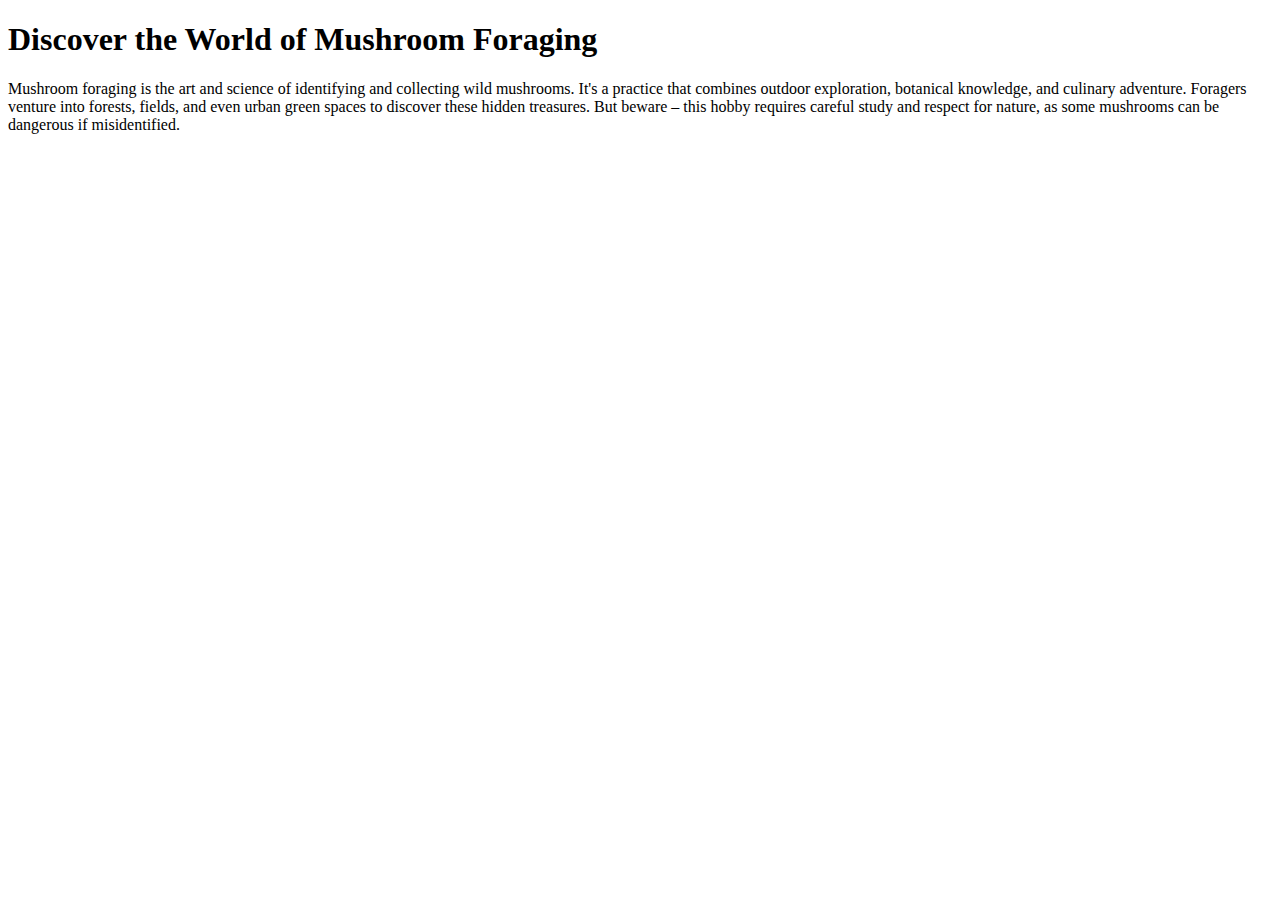
==== index.html @ 27048069 "Building pages with images and links." ====
<!DOCTYPE html>
<html lang="en">
<head>
    <link> 
    <meta charset="UTF-8">
    <meta name="viewport" content="width=device-width, initial-scale=1.0">
    <title>Document</title>
</head>
<body>
    <h1>Discover the World of Mushroom Foraging</h1>
    <p>
        Mushroom foraging is the art and science of identifying and collecting wild mushrooms. 
It's a practice that combines outdoor exploration, botanical knowledge, and culinary adventure. Foragers venture into forests, fields, and even urban green spaces to discover these hidden treasures. 
But beware – this hobby requires careful study and respect for nature, as some mushrooms can be dangerous if misidentified.
    </p>
    
</body>
</html>
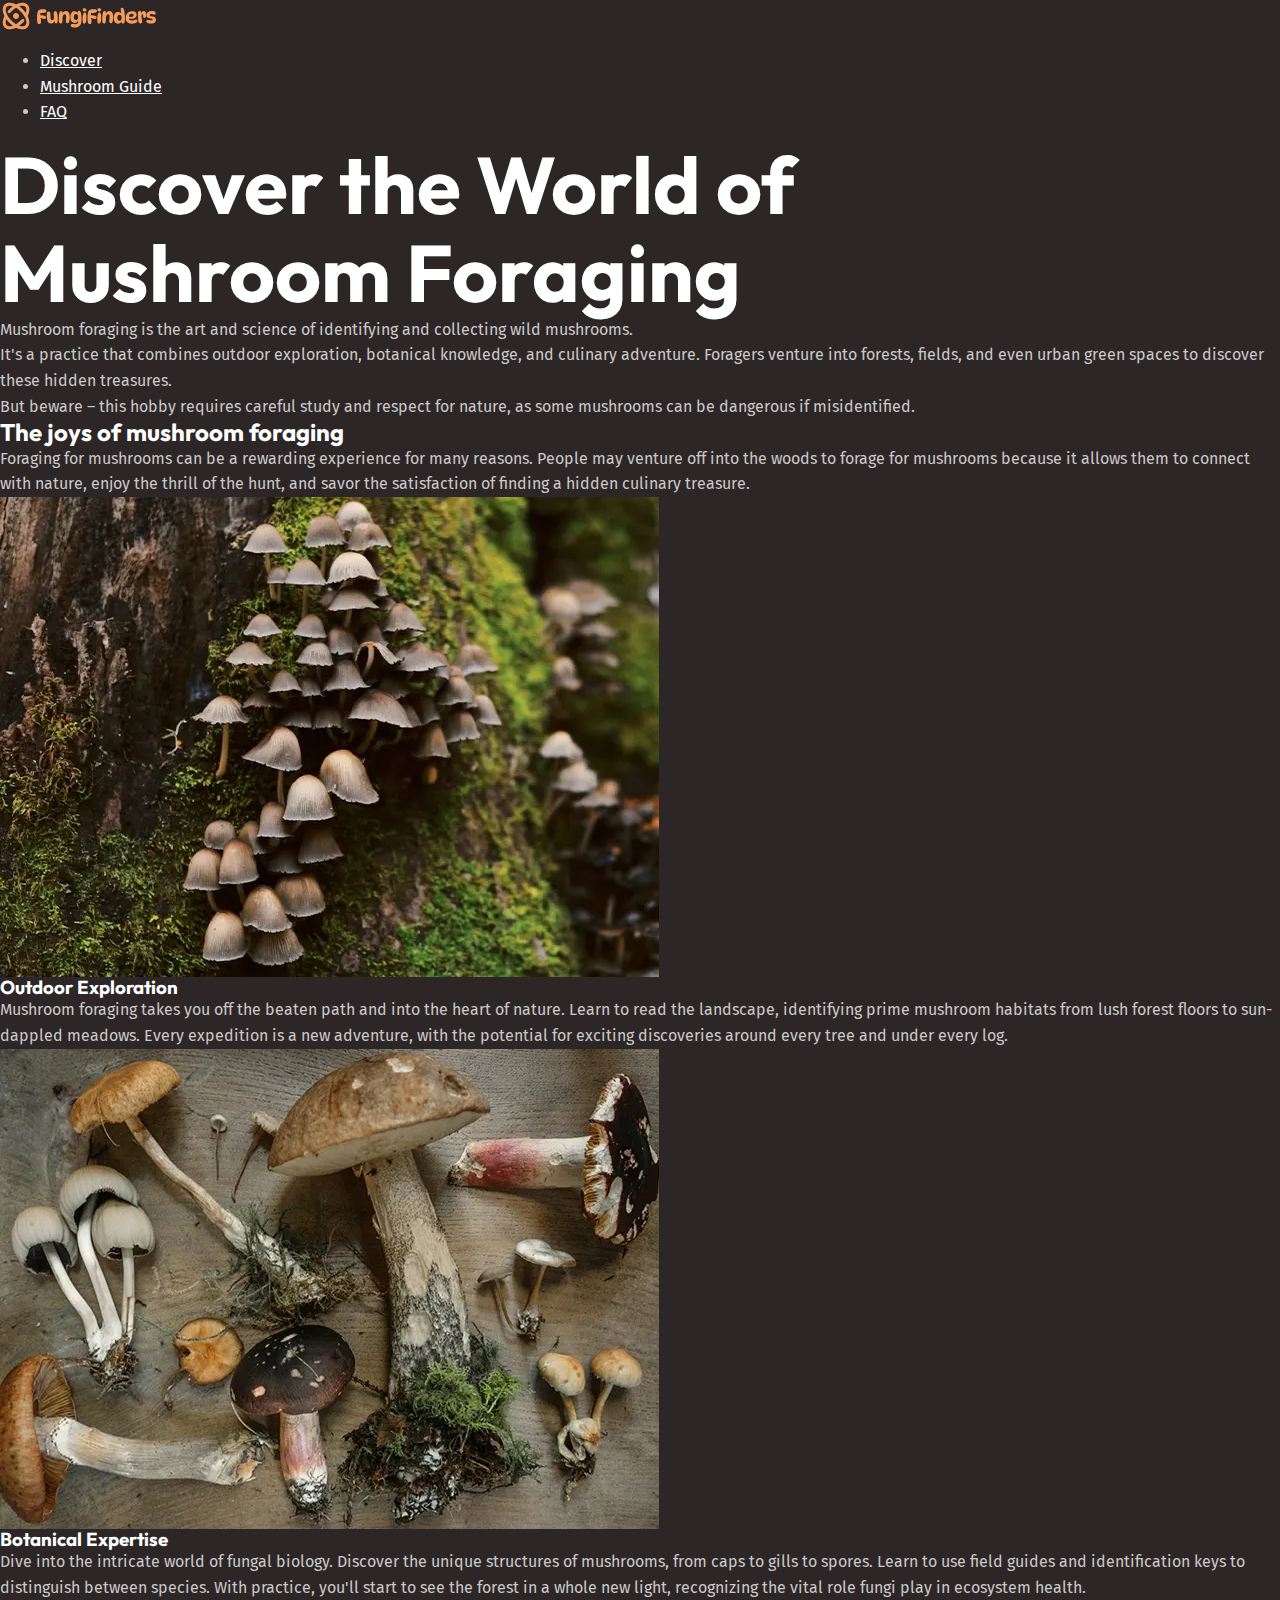
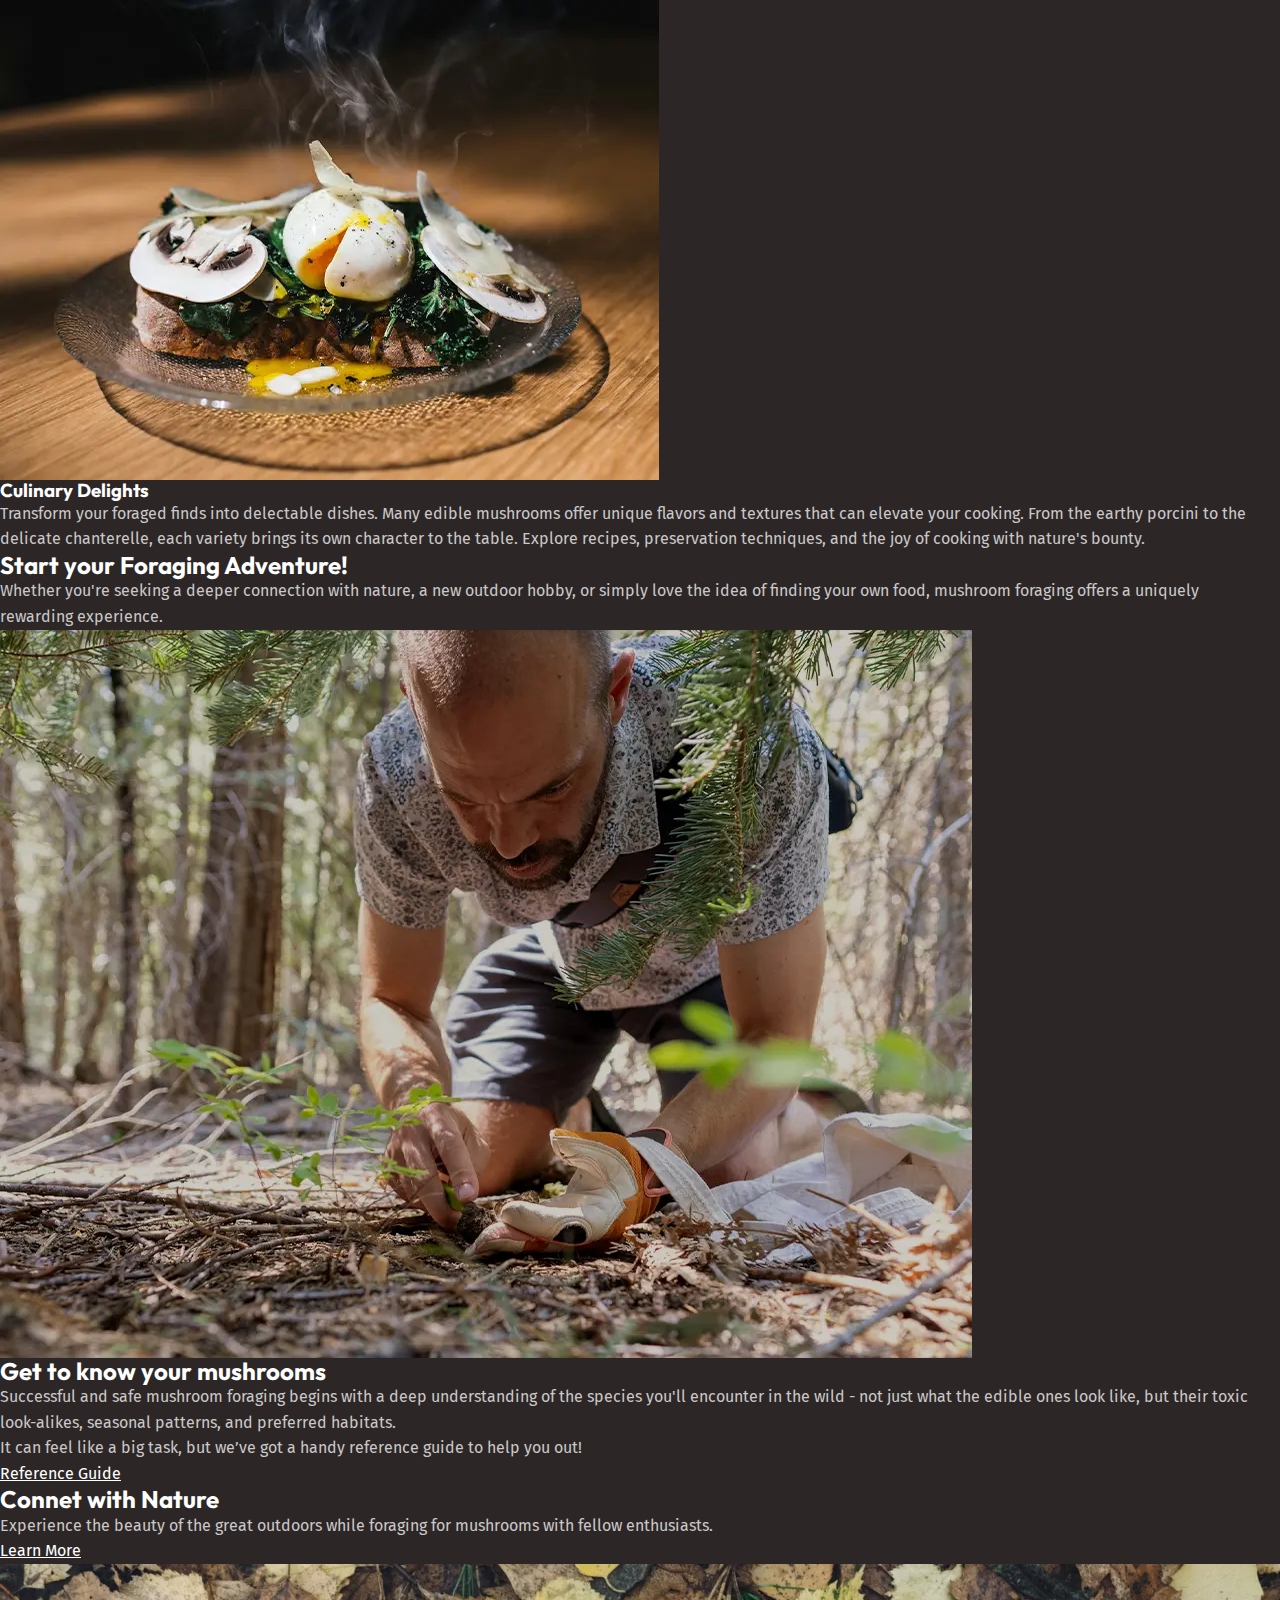
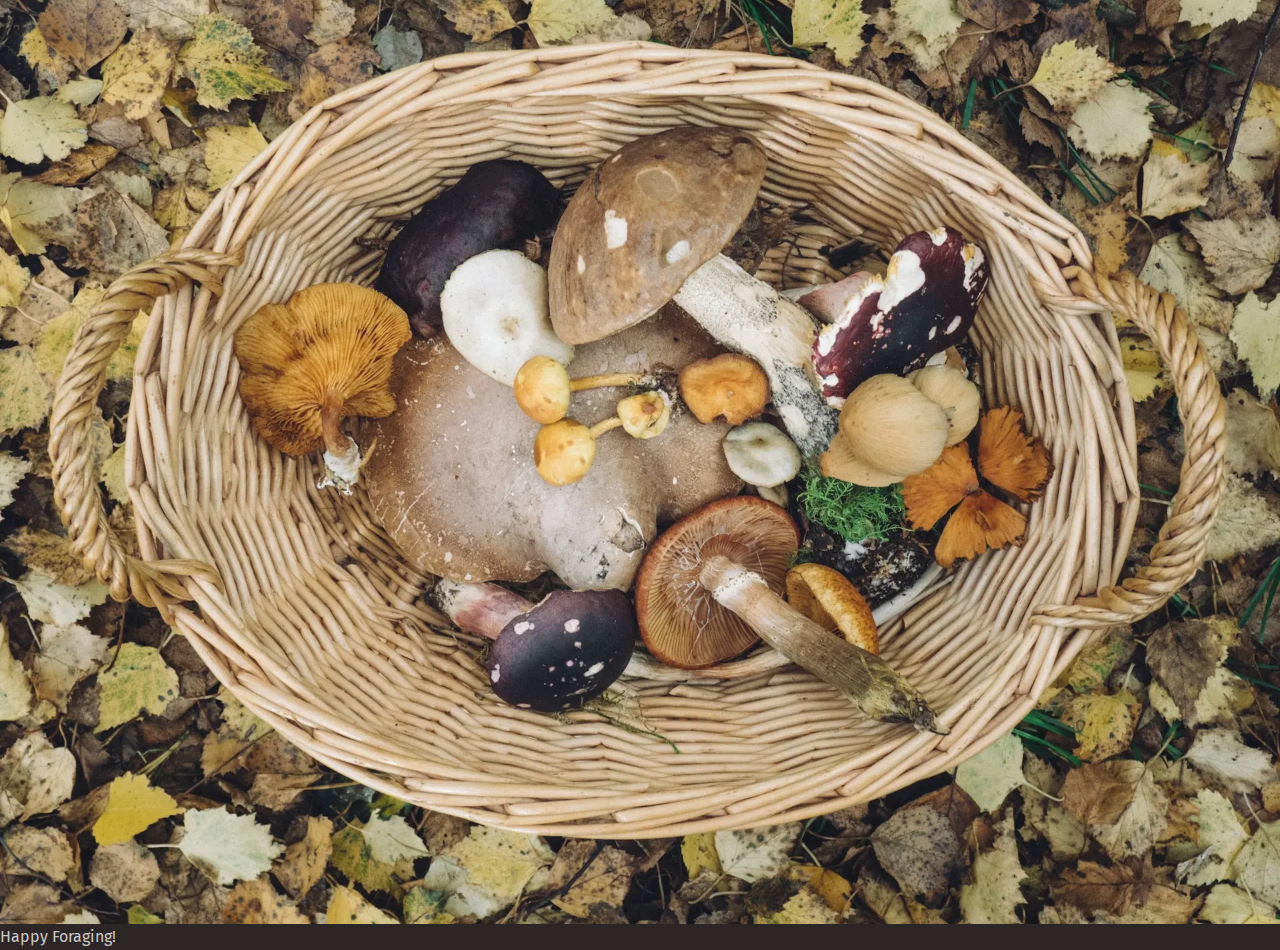
==== commit fa805c8f: "Added images and texts" ====
--- a/index.html
+++ b/index.html
@@ -1,18 +1,162 @@
 <!DOCTYPE html>
 <html lang="en">
-<head>
-    <link> 
-    <meta charset="UTF-8">
-    <meta name="viewport" content="width=device-width, initial-scale=1.0">
-    <title>Document</title>
-</head>
-<body>
-    <h1>Discover the World of Mushroom Foraging</h1>
-    <p>
-        Mushroom foraging is the art and science of identifying and collecting wild mushrooms. 
-It's a practice that combines outdoor exploration, botanical knowledge, and culinary adventure. Foragers venture into forests, fields, and even urban green spaces to discover these hidden treasures. 
-But beware – this hobby requires careful study and respect for nature, as some mushrooms can be dangerous if misidentified.
-    </p>
-    
-</body>
-</html>+  <head>
+    <link rel="stylesheet" type="text/css" href="styles.css" />
+    <meta charset="UTF-8" />
+    <meta name="viewport" content="width=device-width, initial-scale=1.0" />
+    <title>Fungi Finder</title>
+    <link rel="preconnect" href="https://fonts.googleapis.com" />
+    <link rel="preconnect" href="https://fonts.gstatic.com" crossorigin />
+    <link
+      href="https://fonts.googleapis.com/css2?family=Fira+Sans:wght@400;700&family=Outfit:wght@100..900&display=swap"
+      rel="stylesheet"
+    />
+  </head>
+
+  <body>
+    <header class="primary-header">
+      <img src="/assets/fungi-finders.svg" alt="Fungi Finders" />
+      <nav class="primart-nav">
+        <ul>
+          <li><a href="/">Discover</a></li>
+          <li><a href="#">Mushroom Guide</a></li>
+          <li><a href="#">FAQ</a></li>
+        </ul>
+      </nav>
+    </header>
+    <main>
+      <section class="hero">
+        <h1>Discover the World of Mushroom Foraging</h1>
+        <p>
+          Mushroom foraging is the art and science of identifying and collecting
+          wild mushrooms.
+        </p>
+        <p>
+          It's a practice that combines outdoor exploration, botanical
+          knowledge, and culinary adventure. Foragers venture into forests,
+          fields, and even urban green spaces to discover these hidden
+          treasures.
+        </p>
+        <p>
+          But beware – this hobby requires careful study and respect for nature,
+          as some mushrooms can be dangerous if misidentified.
+        </p>
+      </section>
+
+      <section>
+        <h2>The joys of mushroom foraging</h2>
+        <p>
+          Foraging for mushrooms can be a rewarding experience for many reasons.
+          People may venture off into the woods to forage for mushrooms because
+          it allows them to connect with nature, enjoy the thrill of the hunt,
+          and savor the satisfaction of finding a hidden culinary treasure.
+        </p>
+        <div>
+          <div class="card">
+            <img
+              src="/assets/outdoor-exploration.webp"
+              alt="outdoor-exploration"
+            />
+            <h3>Outdoor Exploration</h3>
+            <p>
+              Mushroom foraging takes you off the beaten path and into the heart
+              of nature. Learn to read the landscape, identifying prime mushroom
+              habitats from lush forest floors to sun-dappled meadows. Every
+              expedition is a new adventure, with the potential for exciting
+              discoveries around every tree and under every log.
+            </p>
+          </div>
+          <div class="card">
+            <img
+              src="/assets/botanical-expertise.webp"
+              alt="botanical-expertise"
+            />
+            <h3>Botanical Expertise</h3>
+            <p>
+              Dive into the intricate world of fungal biology. Discover the
+              unique structures of mushrooms, from caps to gills to spores.
+              Learn to use field guides and identification keys to distinguish
+              between species. With practice, you'll start to see the forest in
+              a whole new light, recognizing the vital role fungi play in
+              ecosystem health.
+            </p>
+          </div>
+          <div class="card">
+            <img src="/assets/culinary-delight.webp" alt="culinary-delight" />
+            <h3>Culinary Delights</h3>
+            <p>
+              Transform your foraged finds into delectable dishes. Many edible
+              mushrooms offer unique flavors and textures that can elevate your
+              cooking. From the earthy porcini to the delicate chanterelle, each
+              variety brings its own character to the table. Explore recipes,
+              preservation techniques, and the joy of cooking with nature's
+              bounty.
+            </p>
+          </div>
+          <div>
+            <h2>Start your <span>Foraging Adventure!</span></h2>
+            <p>
+              Whether you're seeking a deeper connection with nature, a new
+              outdoor hobby, or simply love the idea of finding your own food,
+              mushroom foraging offers a uniquely rewarding experience.
+            </p>
+          </div>
+        </div>
+      </section>
+
+      <section>
+        <div>
+          <img
+            src="/assets/get-to-know.webp"
+            alt="Person foraging in leaves for mushrooms"
+          />
+        </div>
+        <div>
+          <h2>Get to know your mushrooms</h2>
+          <p>
+            Successful and safe mushroom foraging begins with a deep
+            understanding of the species you'll encounter in the wild - not just
+            what the edible ones look like, but their toxic look-alikes,
+            seasonal patterns, and preferred habitats.
+          </p>
+
+          <p>
+            It can feel like a big task, but we’ve got a handy reference guide
+            to help you out!
+          </p>
+          <a class="button" href="#"
+            ><span class="visually-hidden"
+              >Learn more about wild mushrooms using our handy</span
+            >Reference Guide</a
+          >
+        </div>
+      </section>
+
+      <section>
+        <div>
+          <h2>Connet with Nature</h2>
+          <p>
+            Experience the beauty of the great outdoors while foraging for
+            mushrooms with fellow enthusiasts.
+          </p>
+          <a class="button" href="#"
+            >Learn More
+            <span class="visually-hidden"
+              >about connecting with fellow mushroom enthusiasts!</span
+            ></a
+          >
+        </div>
+        <div>
+          <img
+            src="/assets/start-foraging.webp"
+            alt="small mushrooms around a mossy tree trunk"
+          />
+        </div>
+      </section>
+    </main>
+    <footer class="site-footer">
+      <p>Happy Foraging!</p>
+      <a href="maintoLcontact@fungifinder.com"></a>
+    </footer>
+  </body>
+</html>
--- a/styles.css
+++ b/styles.css
@@ -0,0 +1,209 @@
+/* RESETTING CSS */
+@layer reset, base, layout, components;
+
+@layer reset {
+  *,
+  *::before,
+  *::after {
+    box-sizing: border-box;
+  }
+
+  /* THIS MAKES IT SO THE SITE DOESN'T GET GROSS WHEN ON PHONE LANDSCAPE */
+  /* https://kilianvalkhof.com/2022/css-html/your-css-reset-needs-text-size-adjust-probably/ */
+  html {
+    -moz-text-size-adjust: none;
+    -webkit-text-size-adjust: none;
+    text-size-adjust: none;
+  }
+
+  body,
+  h1,
+  h2,
+  h3,
+  h4,
+  p,
+  figure,
+  blockquote,
+  dl,
+  dd {
+    margin: 0;
+  }
+
+  /* https://www.scottohara.me/blog/2019/01/12/lists-and-safari.html */
+  [role="list"] {
+    list-style: none;
+    margin: 0;
+    padding: 0;
+  }
+
+  body {
+    min-block-size: 100vh;
+    line-height: 1.6;
+  }
+
+  h1,
+  h2,
+  h3,
+  button,
+  input,
+  label {
+    line-height: 1.1;
+  }
+
+  h1,
+  h2,
+  h3,
+  h4 {
+    text-wrap: balance;
+  }
+  /* 
+h1 {
+    font-size: 3rem;
+} */
+
+  p,
+  li {
+    text-wrap: pretty;
+  }
+
+  img,
+  picture {
+    max-inline-size: 100%;
+    display: block;
+  }
+
+  input,
+  button,
+  textarea,
+  select {
+    font: inherit;
+  }
+}
+/* END RESETTING CSS */
+
+@layer base {
+  :root {
+    --clr-white: hsl(0, 0%, 100%);
+    --clr-gray-100: hsl(0, 2%, 79%);
+    --clr-brand-400: hsl(25, 88%, 75%);
+    --clr-brand-500: hsl(25, 88%, 66%);
+    --clr-green-400: hsl(143, 19%, 49%);
+    --clr-green-500: hsl(143, 38%, 37%);
+    --clr-green-600: hsl(145, 29%, 19%);
+    --clr-brown-500: hsl(10, 5%, 25%);
+    --clr-brown-600: hsl(9, 7%, 21%);
+    --clr-brown-700: hsl(9, 8%, 16%);
+    --clr-brown-800: hsl(0, 6%, 15%);
+    --clr-brown-900: hsl(0, 6%, 13%);
+
+    --clr-orange-500: hsl(28, 43%, 28%);
+    --clr-red-500: hsl(359, 34%, 24%);
+    --clr-teal-500: hsl(186, 42%, 25%);
+
+    --ff-heading: "Outfit", sans-serif;
+    --ff-body: "Fira Sans", sans-serif;
+
+    --fs-300: 0.875rem;
+    --fs-400: 1rem;
+    --fs-500: 1.125rem;
+    --fs-600: 1.25rem;
+    --fs-700: 1.5rem;
+    --fs-800: 2rem;
+    --fs-900: 3.75rem;
+    --fs-1000: 3.75rem;
+
+    @media (width > 760px) {
+      --fs-300: 0.875rem;
+      --fs-400: 1rem;
+      --fs-500: 1.25rem;
+      --fs-600: 1.5rem;
+      --fs-700: 2rem;
+      --fs-800: 3rem;
+      --fs-900: 5rem;
+      --fs-1000: 7.5rem;
+    }
+  }
+  :root {
+    /* primitives here */
+    --text-main: var(--clr-gray-100);
+    --text-high-contrast: var(--clr-white);
+    --text-brand: var(--clr-brand-500);
+    --text-brand-light: var(--clr-brand-400);
+
+    --background-accent-light: var(--clr-green-400);
+    --background-accent-main: var(--clr-green-500);
+    --background-accent-dark: var(--clr-green-600);
+
+    --background-extra-light: var(--clr-brown-500);
+    --background-light: var(--clr-brown-600);
+    --background-main: var(--clr-brown-700);
+    --background-dark: var(--clr-brown-800);
+    --background-extra-dark: var(--clr-brown-900);
+  }
+
+  :root {
+    --font-size-heading-sm: var(--fs-700);
+    --font-size-heading-regular: var(--fs-800);
+    --font-size-heading-lg: var(--fs-900);
+    --font-size-heading-xl: var(--fs-1000);
+
+    --font-size-sm: var(--fs-300);
+    --font-size-regular: var(--fs-400);
+    --font-size-md: var(--fs-500);
+    --font-size-lg: var(--fs-600);
+  }
+  :root {
+    --border-radius-1: 0.25rem;
+    --border-radius-2: 0.5rem;
+    --border-radius-3: 0.75rem;
+  }
+
+  html {
+    font-family: var(--ff-body);
+    line-height: 1.6;
+  }
+
+  body {
+    font-size: var(--font-size-regular);
+    color: var(--text-main);
+    background-color: var(--background-main);
+  }
+
+  h1,
+  h2,
+  h3,
+  h4 {
+    font-family: var(--ff-heading);
+    color: var(--text-high-contrast);
+  }
+  h1 {
+    font-size: var(--font-size-heading-lg);
+  }
+
+  a {
+    color: var(--text-high-contrast);
+  }
+
+  a:hover,
+  a:focus-visible {
+    color: rgb(41, 163, 59);
+  }
+}
+
+@layer utilities {
+  .visually-hidden {
+    clip: rect(0 0 0 0);
+    clip-path: inset(50%);
+    height: 1px;
+    overflow: hidden;
+    position: absolute;
+    white-space: nowrap;
+    width: 1px;
+  }
+}
+
+/* @layer base {
+  ul {
+    color: green;
+  }
+} */
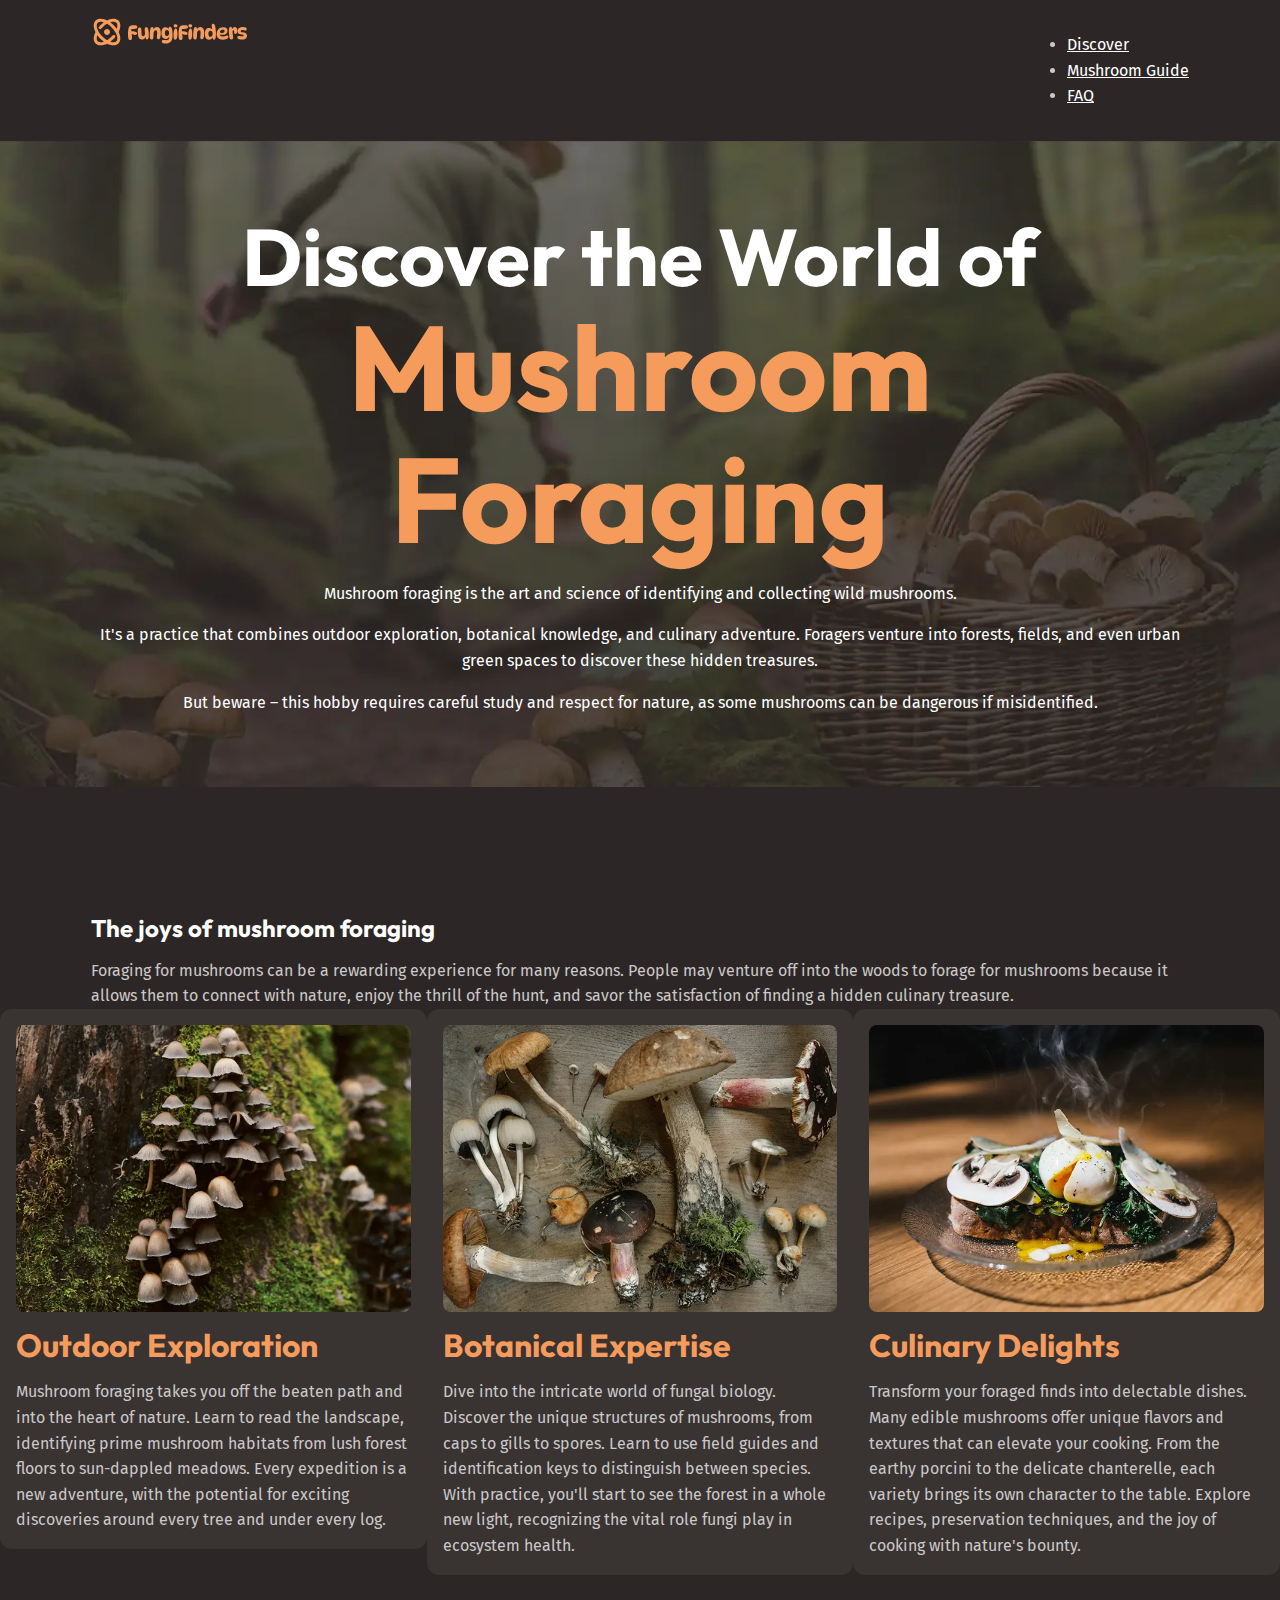
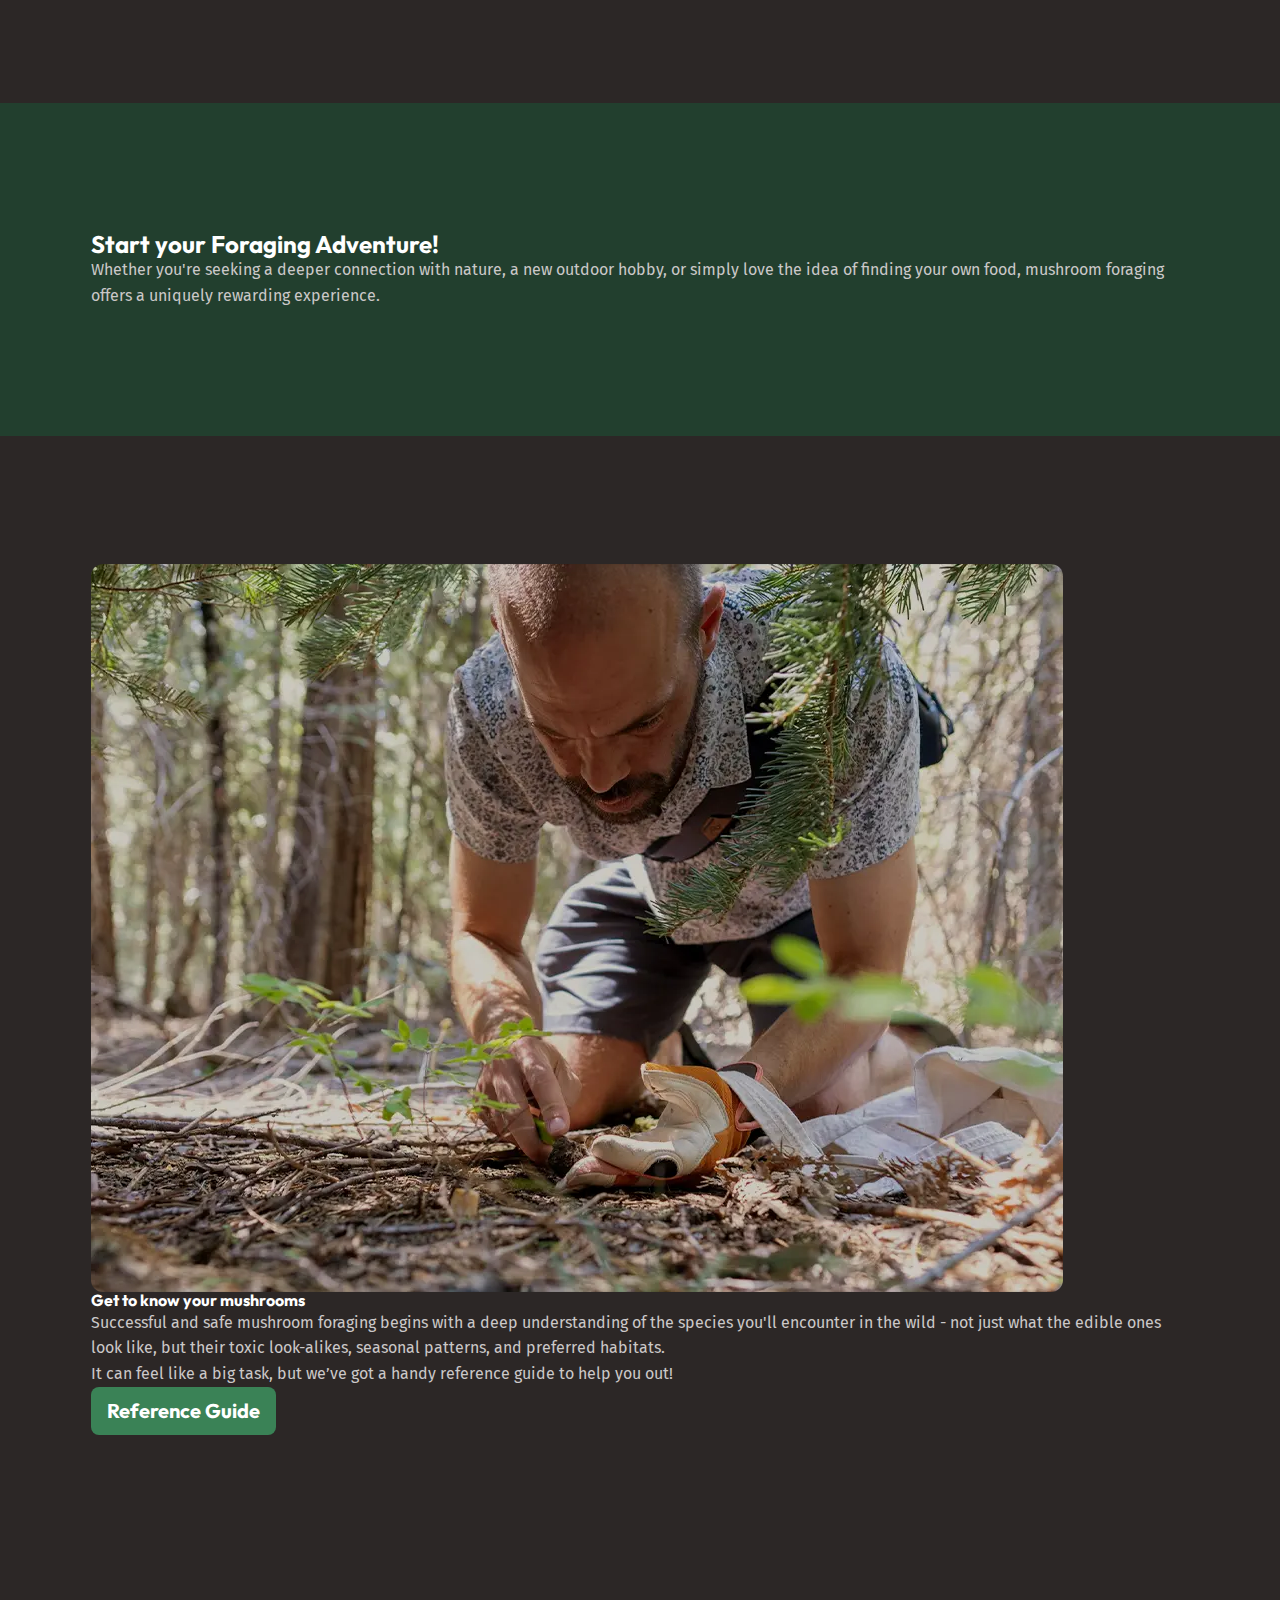
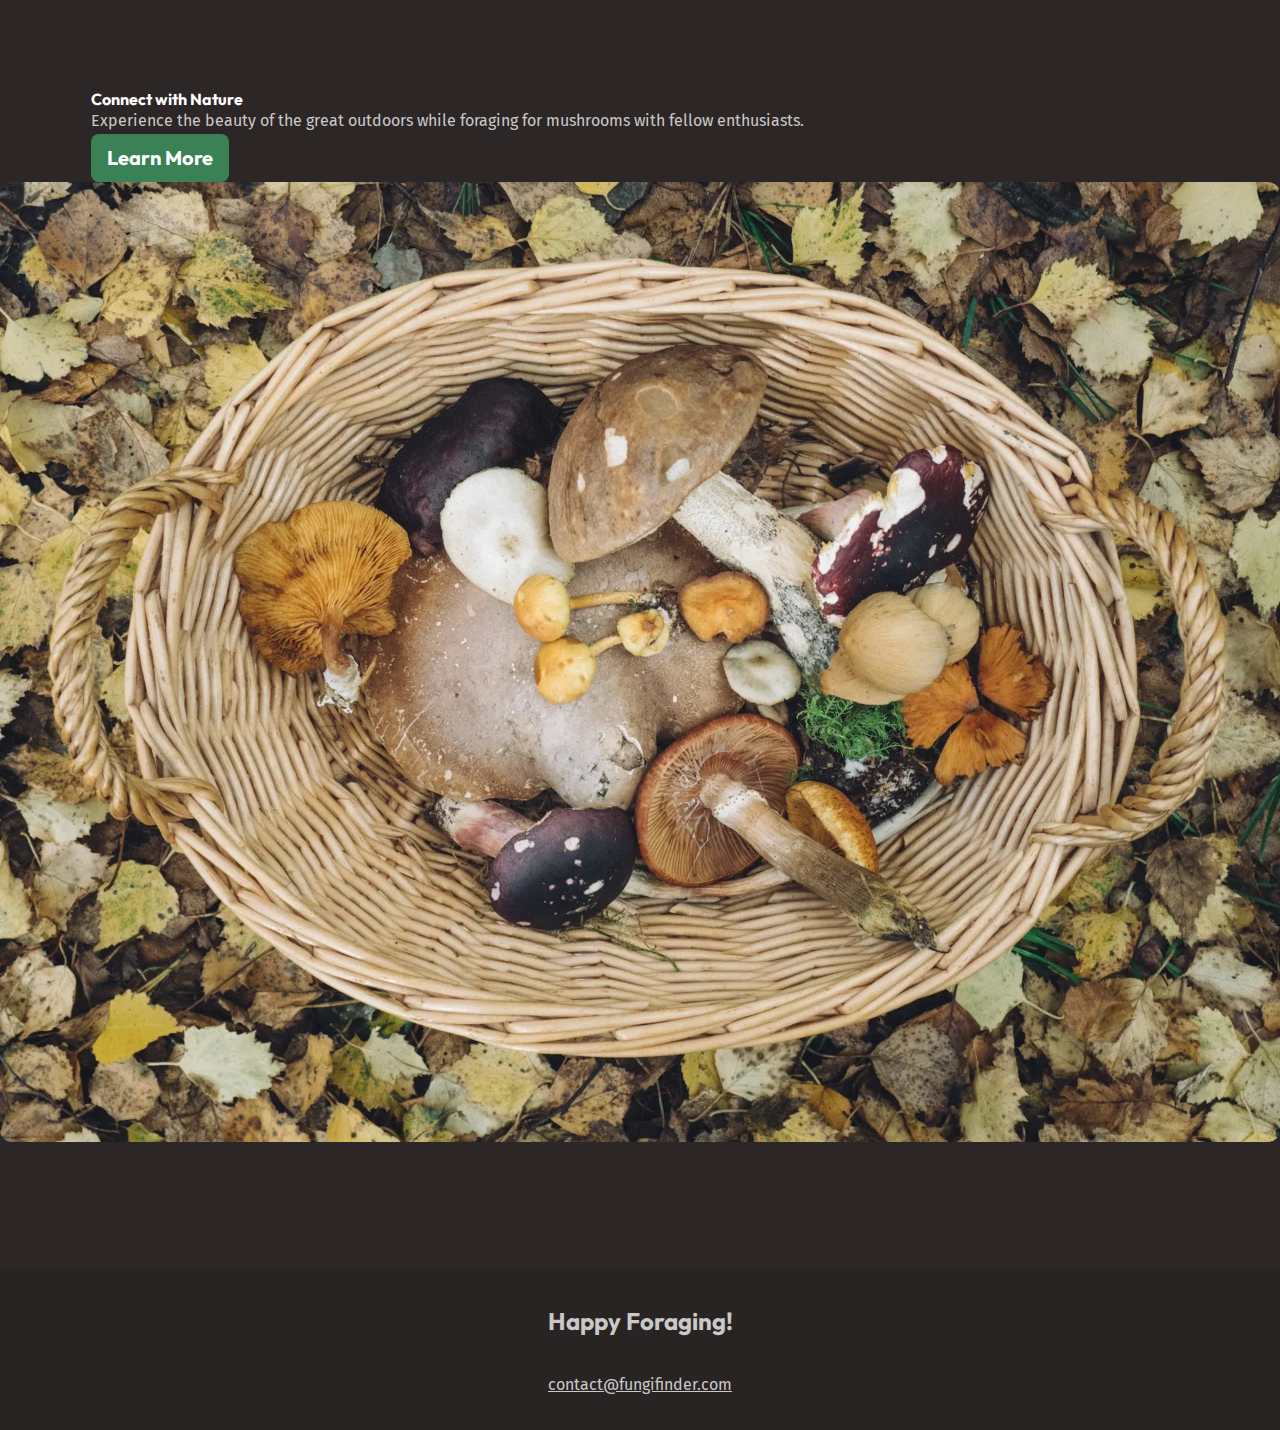
==== commit b90107ab: "adjusted styling on cards, fonts, etc" ====
--- a/index.html
+++ b/index.html
@@ -14,50 +14,69 @@
   </head>
 
   <body>
-    <header class="primary-header">
-      <img src="/assets/fungi-finders.svg" alt="Fungi Finders" />
-      <nav class="primart-nav">
-        <ul>
-          <li><a href="/">Discover</a></li>
-          <li><a href="#">Mushroom Guide</a></li>
-          <li><a href="#">FAQ</a></li>
-        </ul>
-      </nav>
+    <header class="site-header">
+      <div class="wrapper" data-width="wide">
+        <div class="site-header__inner">
+          <a href="/">
+            <img src="/assets/fungi-finders.svg" alt="Fungi Finders" />
+          </a>
+
+          <nav class="primart-navigation">
+            <ul>
+              <li><a href="#">Discover</a></li>
+              <li><a href="#">Mushroom Guide</a></li>
+              <li><a href="#">FAQ</a></li>
+            </ul>
+          </nav>
+        </div>
+      </div>
     </header>
     <main>
-      <section class="hero">
-        <h1>Discover the World of Mushroom Foraging</h1>
-        <p>
-          Mushroom foraging is the art and science of identifying and collecting
-          wild mushrooms.
-        </p>
-        <p>
-          It's a practice that combines outdoor exploration, botanical
-          knowledge, and culinary adventure. Foragers venture into forests,
-          fields, and even urban green spaces to discover these hidden
-          treasures.
-        </p>
-        <p>
-          But beware – this hobby requires careful study and respect for nature,
-          as some mushrooms can be dangerous if misidentified.
-        </p>
+      <section class="hero flow section" data-padding="compact">
+        <div class="wrapper">
+          <h1 class="hero__title">
+            Discover the World of <span class>Mushroom Foraging</span>
+          </h1>
+        </div>
+        <div class="wrapper" data-width="narrow">
+          <div class="flow">
+            <p>
+              Mushroom foraging is the art and science of identifying and
+              collecting wild mushrooms.
+            </p>
+            <p>
+              It's a practice that combines outdoor exploration, botanical
+              knowledge, and culinary adventure. Foragers venture into forests,
+              fields, and even urban green spaces to discover these hidden
+              treasures.
+            </p>
+            <p>
+              But beware – this hobby requires careful study and respect for
+              nature, as some mushrooms can be dangerous if misidentified.
+            </p>
+          </div>
+        </div>
       </section>
 
-      <section>
-        <h2>The joys of mushroom foraging</h2>
-        <p>
-          Foraging for mushrooms can be a rewarding experience for many reasons.
-          People may venture off into the woods to forage for mushrooms because
-          it allows them to connect with nature, enjoy the thrill of the hunt,
-          and savor the satisfaction of finding a hidden culinary treasure.
-        </p>
-        <div>
-          <div class="card">
+      <section class="section">
+        <div class="wrapper flow">
+          <h2 class="section-header">The joys of mushroom foraging</h2>
+          <p>
+            Foraging for mushrooms can be a rewarding experience for many
+            reasons. People may venture off into the woods to forage for
+            mushrooms because it allows them to connect with nature, enjoy the
+            thrill of the hunt, and savor the satisfaction of finding a hidden
+            culinary treasure.
+          </p>
+        </div>
+        <!-- THREE COLUMNS -->
+        <div class="equal-columns">
+          <div class="card grid-flow">
             <img
               src="/assets/outdoor-exploration.webp"
               alt="outdoor-exploration"
             />
-            <h3>Outdoor Exploration</h3>
+            <h3 class="card__title">Outdoor Exploration</h3>
             <p>
               Mushroom foraging takes you off the beaten path and into the heart
               of nature. Learn to read the landscape, identifying prime mushroom
@@ -66,12 +85,12 @@
               discoveries around every tree and under every log.
             </p>
           </div>
-          <div class="card">
+          <div class="card grid-flow">
             <img
               src="/assets/botanical-expertise.webp"
               alt="botanical-expertise"
             />
-            <h3>Botanical Expertise</h3>
+            <h3 class="card__title">Botanical Expertise</h3>
             <p>
               Dive into the intricate world of fungal biology. Discover the
               unique structures of mushrooms, from caps to gills to spores.
@@ -83,7 +102,7 @@
           </div>
           <div class="card">
             <img src="/assets/culinary-delight.webp" alt="culinary-delight" />
-            <h3>Culinary Delights</h3>
+            <h3 class="card__title">Culinary Delights</h3>
             <p>
               Transform your foraged finds into delectable dishes. Many edible
               mushrooms offer unique flavors and textures that can elevate your
@@ -93,48 +112,57 @@
               bounty.
             </p>
           </div>
-          <div>
-            <h2>Start your <span>Foraging Adventure!</span></h2>
+        </div>
+      </section>
+
+      <section class="background-accent section" data-padding>
+        <div class="wrapper" data-width="narrow">
+          <h2 class="section-header">
+            Start your <span class="">Foraging Adventure!</span>
+          </h2>
+          <p>
+            Whether you're seeking a deeper connection with nature, a new
+            outdoor hobby, or simply love the idea of finding your own food,
+            mushroom foraging offers a uniquely rewarding experience.
+          </p>
+        </div>
+      </section>
+
+      <section class="section">
+        <div class="wrapper" data-width="wide">
+          <!-- TWP COLUMNS -->
+          <div class="equal-columns">
+            <img
+              src="/assets/get-to-know.webp"
+              alt="Person foraging in leaves for mushrooms"
+            />
+          </div>
+          <div class="">
+            <h2 class="section-title">Get to know your mushrooms</h2>
             <p>
-              Whether you're seeking a deeper connection with nature, a new
-              outdoor hobby, or simply love the idea of finding your own food,
-              mushroom foraging offers a uniquely rewarding experience.
+              Successful and safe mushroom foraging begins with a deep
+              understanding of the species you'll encounter in the wild - not
+              just what the edible ones look like, but their toxic look-alikes,
+              seasonal patterns, and preferred habitats.
             </p>
+
+            <p>
+              It can feel like a big task, but we’ve got a handy reference guide
+              to help you out!
+            </p>
+            <a class="button" href="#">
+              <span class="visually-hidden">
+                Learn more about wild mushrooms using our handy </span
+              >Reference Guide</a
+            >
           </div>
         </div>
       </section>
 
-      <section>
-        <div>
-          <img
-            src="/assets/get-to-know.webp"
-            alt="Person foraging in leaves for mushrooms"
-          />
-        </div>
-        <div>
-          <h2>Get to know your mushrooms</h2>
-          <p>
-            Successful and safe mushroom foraging begins with a deep
-            understanding of the species you'll encounter in the wild - not just
-            what the edible ones look like, but their toxic look-alikes,
-            seasonal patterns, and preferred habitats.
-          </p>
-
-          <p>
-            It can feel like a big task, but we’ve got a handy reference guide
-            to help you out!
-          </p>
-          <a class="button" href="#"
-            ><span class="visually-hidden"
-              >Learn more about wild mushrooms using our handy</span
-            >Reference Guide</a
-          >
-        </div>
-      </section>
-
-      <section>
-        <div>
-          <h2>Connet with Nature</h2>
+      <section class="section">
+        <div class="wrapper" data-width="wide">
+          <div clas="flow font-size-lg"></div>
+          <h2 class="section-title">Connect with Nature</h2>
           <p>
             Experience the beauty of the great outdoors while foraging for
             mushrooms with fellow enthusiasts.
@@ -142,7 +170,7 @@
           <a class="button" href="#"
             >Learn More
             <span class="visually-hidden"
-              >about connecting with fellow mushroom enthusiasts!</span
+              >about mushrooms with our helpful reference guide</span
             ></a
           >
         </div>
@@ -154,9 +182,10 @@
         </div>
       </section>
     </main>
+
     <footer class="site-footer">
-      <p>Happy Foraging!</p>
-      <a href="maintoLcontact@fungifinder.com"></a>
+      <p class="site-footer__title">Happy Foraging!</p>
+      <a href="mailto:contact@fungifinder.com">contact@fungifinder.com</a>
     </footer>
   </body>
 </html>
--- a/styles.css
+++ b/styles.css
@@ -188,6 +188,194 @@
   a:focus-visible {
     color: rgb(41, 163, 59);
   }
+  img {
+    border-radius: var(--border-radius-3);
+  }
+}
+
+@layer layout {
+  .header p {
+    max-width: 720px;
+    margin-inline: auto;
+  }
+
+  .flow > * + * {
+    margin-top: var(--flow-spacer, 1em);
+  }
+
+  .equal-columns {
+    display: grid;
+    gap: var(--equal-columns-gap);
+
+    @media (width > 760px) {
+      grid-auto-flow: column;
+      grid-auto-columns: 1fr;
+    }
+
+    align-items: var(--column-layout-alignment, start);
+
+    &[data-vertical-alignment="centered"] {
+      --column-layout-alignment: center;
+    }
+
+    &[data-vertical-alignment="bottom"] {
+      --column-layout-alignment: end;
+    }
+  }
+
+  /* .flex-equal-columns {
+    display: flex;
+
+    > * {
+        flex: 1;
+    }
+  } */
+
+  .section {
+    --padding: 3.75rem;
+    padding-block: var(3.75rem);
+
+    @media (min-width: 760px) {
+      padding-block: 8rem;
+
+      &[data-padding="compact"] {
+        padding-block: 4.5rem;
+      }
+    }
+  }
+  .wrapper {
+    --wrapper-max-width: 1130px;
+    --wrapper-padding: 1rem;
+
+    max-width: var(--wrapper-max-width);
+    margin-inline: auto;
+    padding-inline: var(--wrapper-padding);
+  }
+  .wrapper--narrow {
+    --wrapper-max-width: 720px;
+  }
+
+  .wrapper--wide {
+    --wrapper-max-width: 1330px;
+  }
+  .site-header {
+    padding-block: 1rem;
+  }
+
+  .site-header__inner {
+    display: flex;
+    flex-wrap: wrap;
+    gap: 0.5rem 2rem;
+    justify-content: space-between;
+  }
+
+  .primary-navigation {
+    ul {
+      list-style: none;
+      margin: 0;
+      padding: 0;
+      display: flex;
+      flex-wrap: wrap;
+      gap: 2rem;
+    }
+
+    a {
+      text-decoration: none;
+    }
+  }
+}
+
+@layer components {
+  .site-header {
+    padding-block: 1rem;
+  }
+
+  .side-header__inner {
+    display: flex;
+    gap: 0.5 rem 1rem;
+    flex-wrap: wrape;
+    justify-content: space-between;
+  }
+  .primary-navigation {
+    ul {
+      display: flex;
+      flex-wrap: wrap;
+      gap: 0.5 rem 1rem;
+    }
+  }
+
+  .site-footer {
+    text-align: center;
+    background-color: var(--background-dark);
+    padding-block: 2rem;
+    display: grid;
+    gap: 2rem;
+
+    a {
+      color: var(--text-main);
+    }
+    a:hover,
+    a:focus-visible {
+      color: var(--text-brand-light);
+    }
+  }
+
+  .site-footer__title {
+    font-size: var(--font-size-lg);
+    font-family: var(--ff-heading);
+    font-weight: 700;
+  }
+
+  .hero {
+    text-align: center;
+    font-size: --font-size-md;
+    color: var(--text-high-contrast);
+    background-image: url(/assets/hero.webp);
+    background-size: cover;
+    background-position: center;
+  }
+
+  .hero__title {
+    font-size: var(--font-size-heading-lg);
+    span {
+      font-size: var(--font-size-heading-xl);
+      color: var(--text-brand);
+      display: block;
+    }
+  }
+  .card {
+    display: grid;
+    gap: var(--card-gap, 1rem);
+    padding: 1rem;
+    background-color: var(--background-light);
+    border-radius: var(--border-radius-3);
+
+    img {
+      border-radius: var(--border-radius-2);
+    }
+  }
+  .card__title {
+    font-size: var(--card-title-font-size, var(--font-size-heading-sm));
+    color: var(--card-title-color, var(--text-brand));
+  }
+
+  .button {
+    display: inline-flex;
+    font-size: var(--font-size-md);
+    text-decoration: none;
+    padding: 0.5rem 1rem;
+    cursor: pointer;
+    background-color: var(--background-accent-main);
+    font-family: var(--ff-heading);
+    font-weight: 700;
+    border-radius: var(--border-radius-2);
+  }
+
+  .button:hover,
+  .button:focus-visible {
+    color: var(--text-high-contrast);
+    background-color: var(--background-accent-light);
+  }
 }
 
 @layer utilities {
@@ -200,10 +388,49 @@
     white-space: nowrap;
     width: 1px;
   }
+
+  @layer utilities {
+    .text-center {
+      text-align: center;
+    }
+    .text-brand {
+      color: var(--text-brand);
+    }
+    .text-high-contrast {
+      color: var(--text-high-contrast);
+    }
+    .section-title {
+      font-size: var(--font-size-heading-base);
+    }
+    .background-base {
+      background-color: var(--background-base);
+    }
+    .background-light {
+      background-color: var(--background-light);
+    }
+    .background-extra-light {
+      background-color: var(--background-extra-light);
+    }
+    .background-dark {
+      background-color: var(--background-dark);
+    }
+    .background-extra-dark {
+      background-color: var(--background-extra-dark);
+    }
+    .background-accent {
+      background-color: var(--background-accent-dark);
+    }
+    .font-size-sm {
+      font-size: var(--font-size-sm);
+    }
+    .font-size-regular {
+      font-size: var(--font-size-regular);
+    }
+    .font-size-md {
+      font-size: var(--font-size-md);
+    }
+    .font-size-lg {
+      font-size: var(--font-size-lg);
+    }
+  }
 }
-
-/* @layer base {
-  ul {
-    color: green;
-  }
-} */
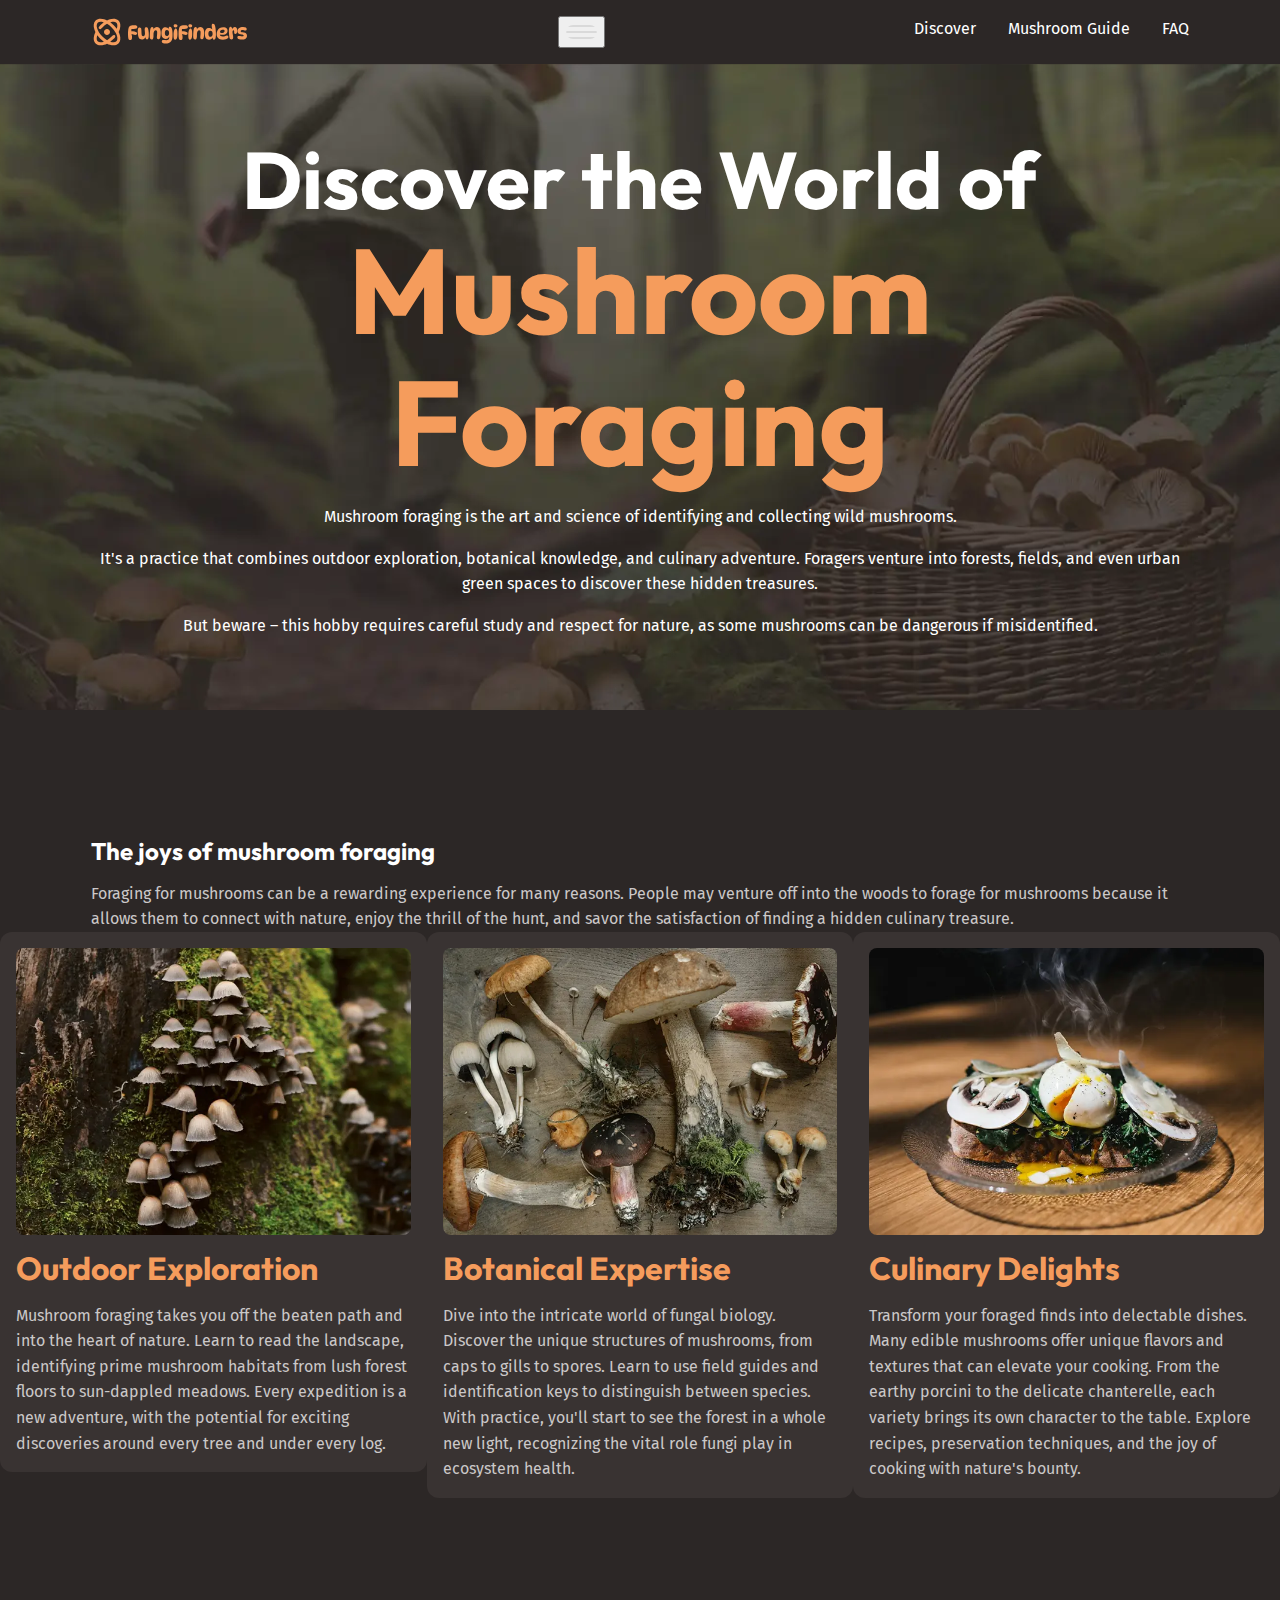
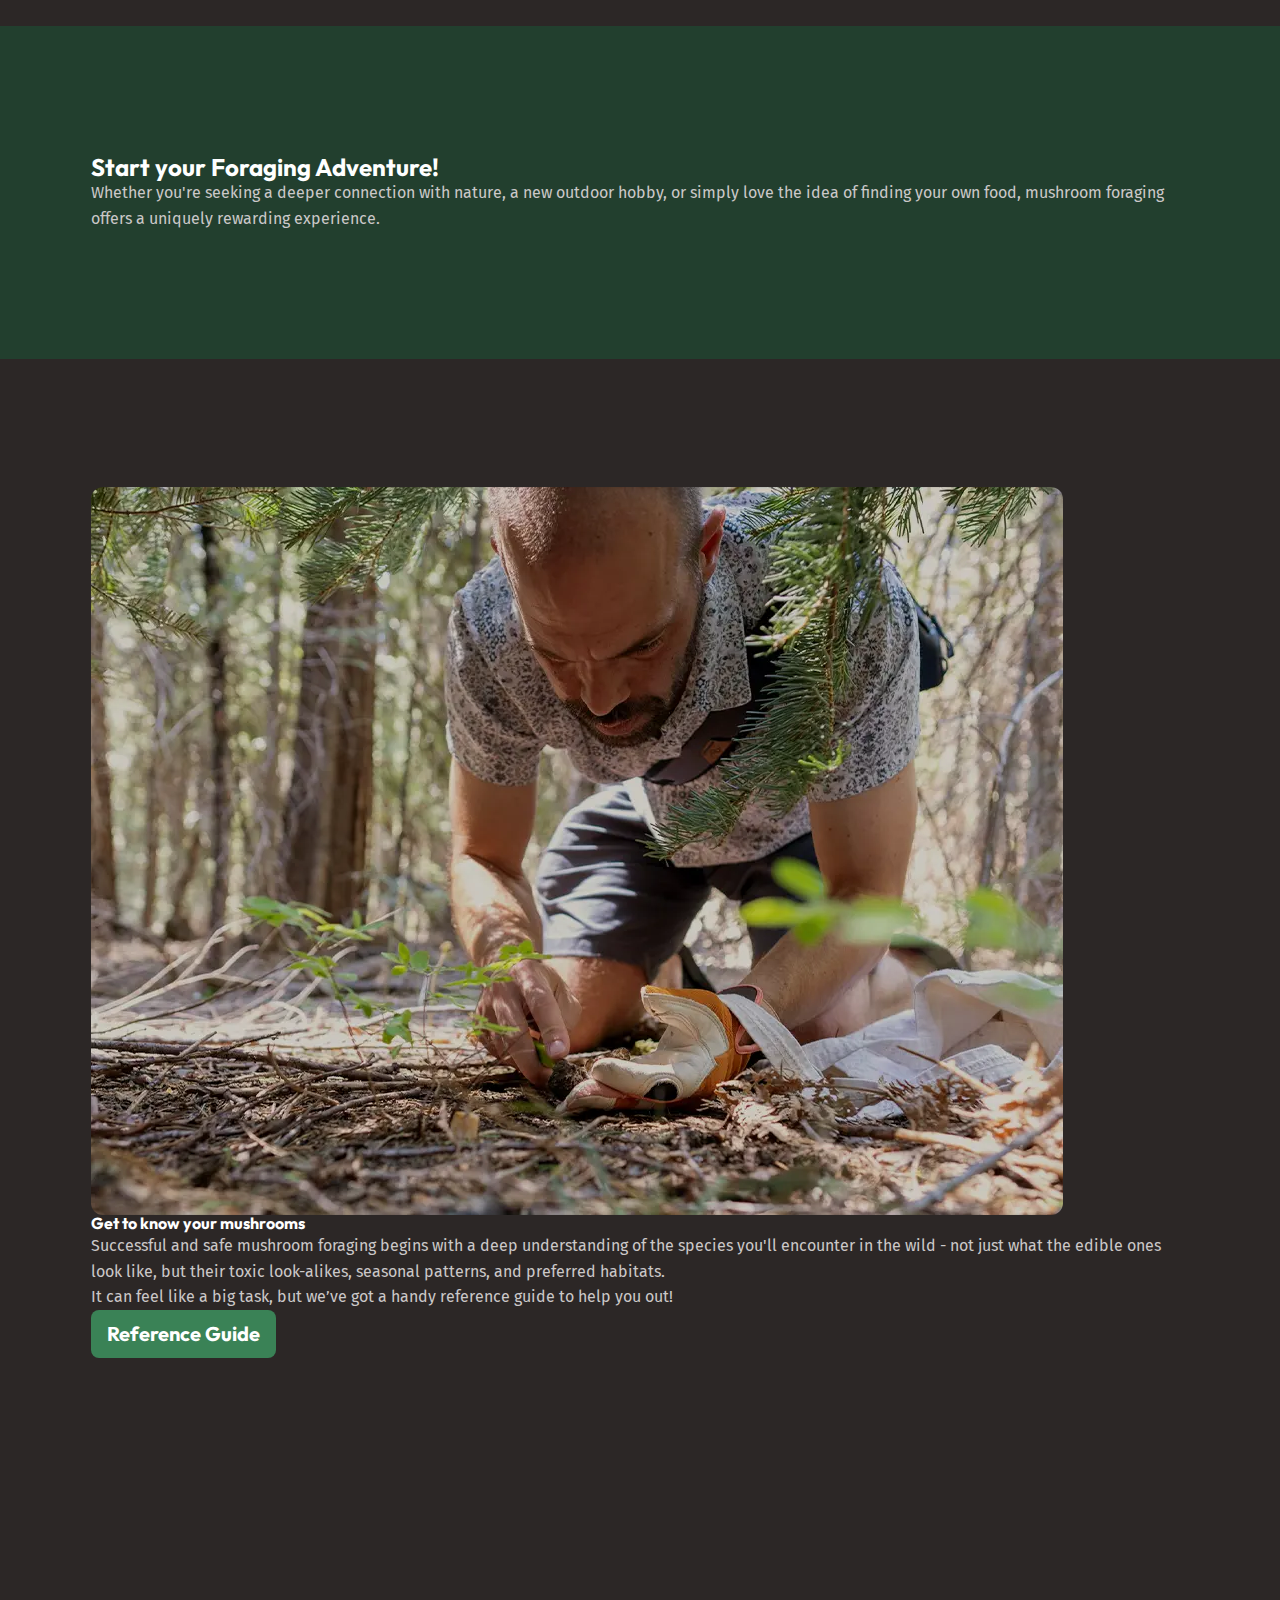
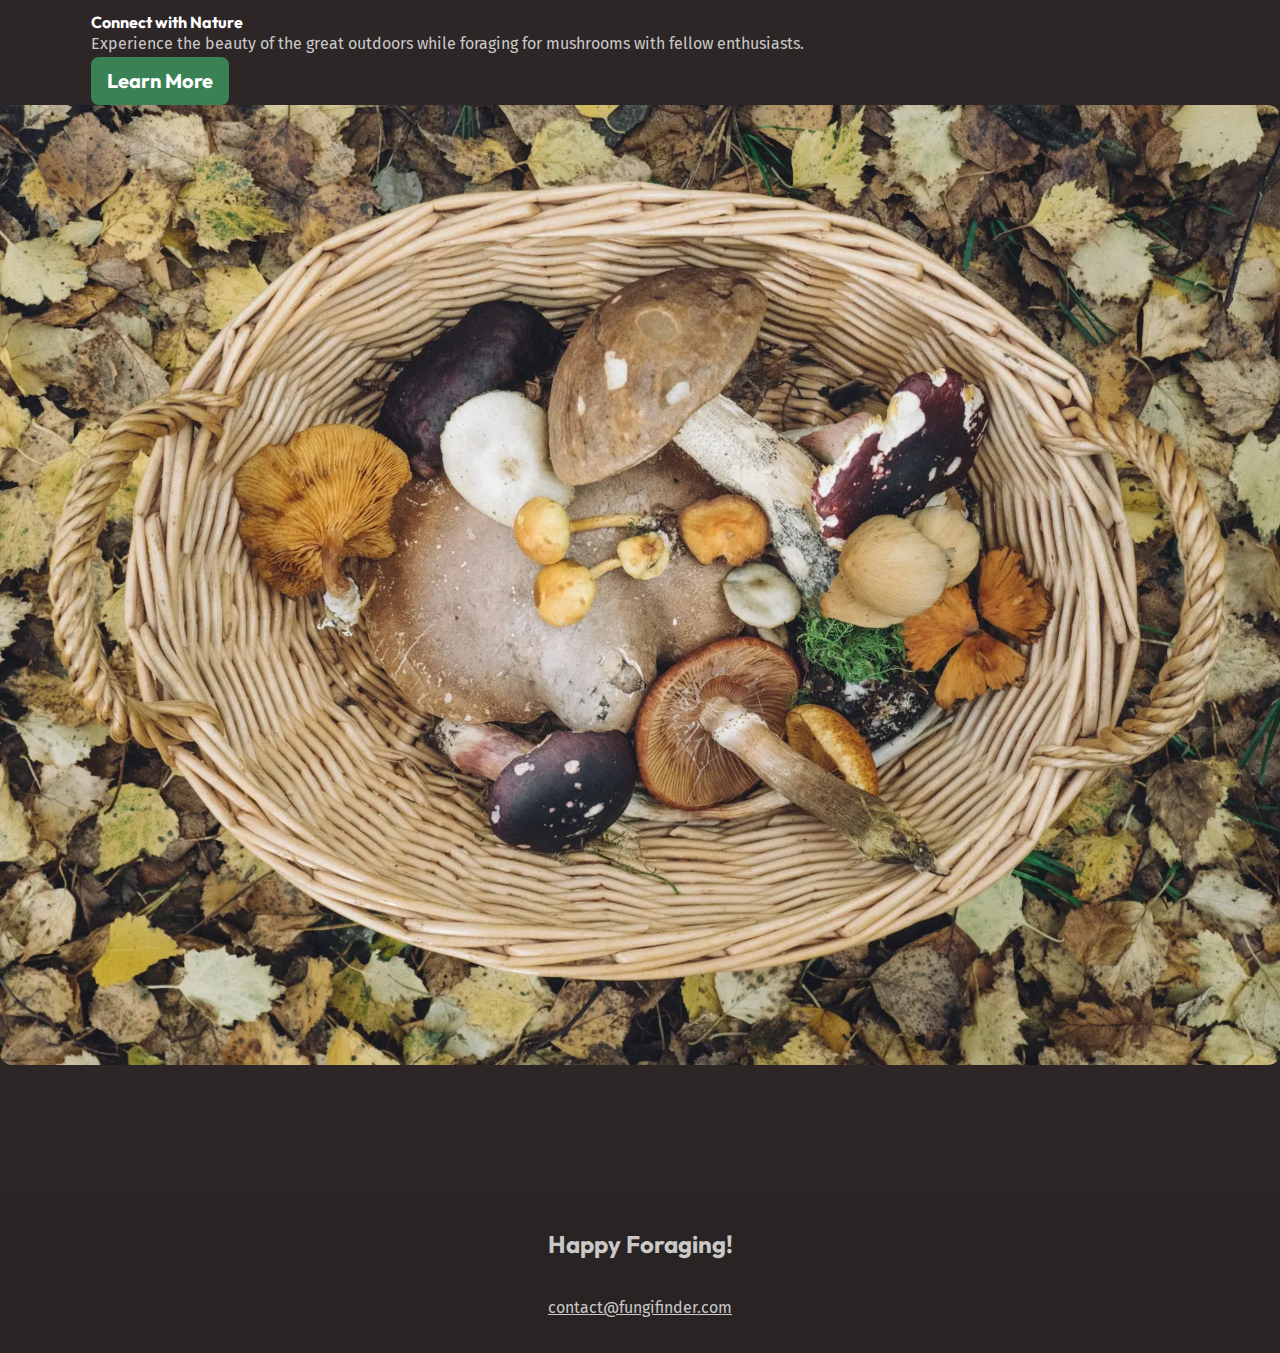
==== commit d6b246c4: "added hamburger button" ====
--- a/index.html
+++ b/index.html
@@ -17,12 +17,14 @@
     <header class="site-header">
       <div class="wrapper" data-width="wide">
         <div class="site-header__inner">
-          <a href="/">
-            <img src="/assets/fungi-finders.svg" alt="Fungi Finders" />
-          </a>
+          <img src="/assets/fungi-finders.svg" alt="Fungi Finders" />
+          <button aria-controls="primary-nav" aria-expanded="false">
+            <span class="visually-hidden">Menu</span>
+            <img src="/assets/hamburger.svg" alt="" />
+          </button>
 
-          <nav class="primart-navigation">
-            <ul>
+          <nav id="primary-nav" class="primary-navigation">
+            <ul role="list">
               <li><a href="#">Discover</a></li>
               <li><a href="#">Mushroom Guide</a></li>
               <li><a href="#">FAQ</a></li>
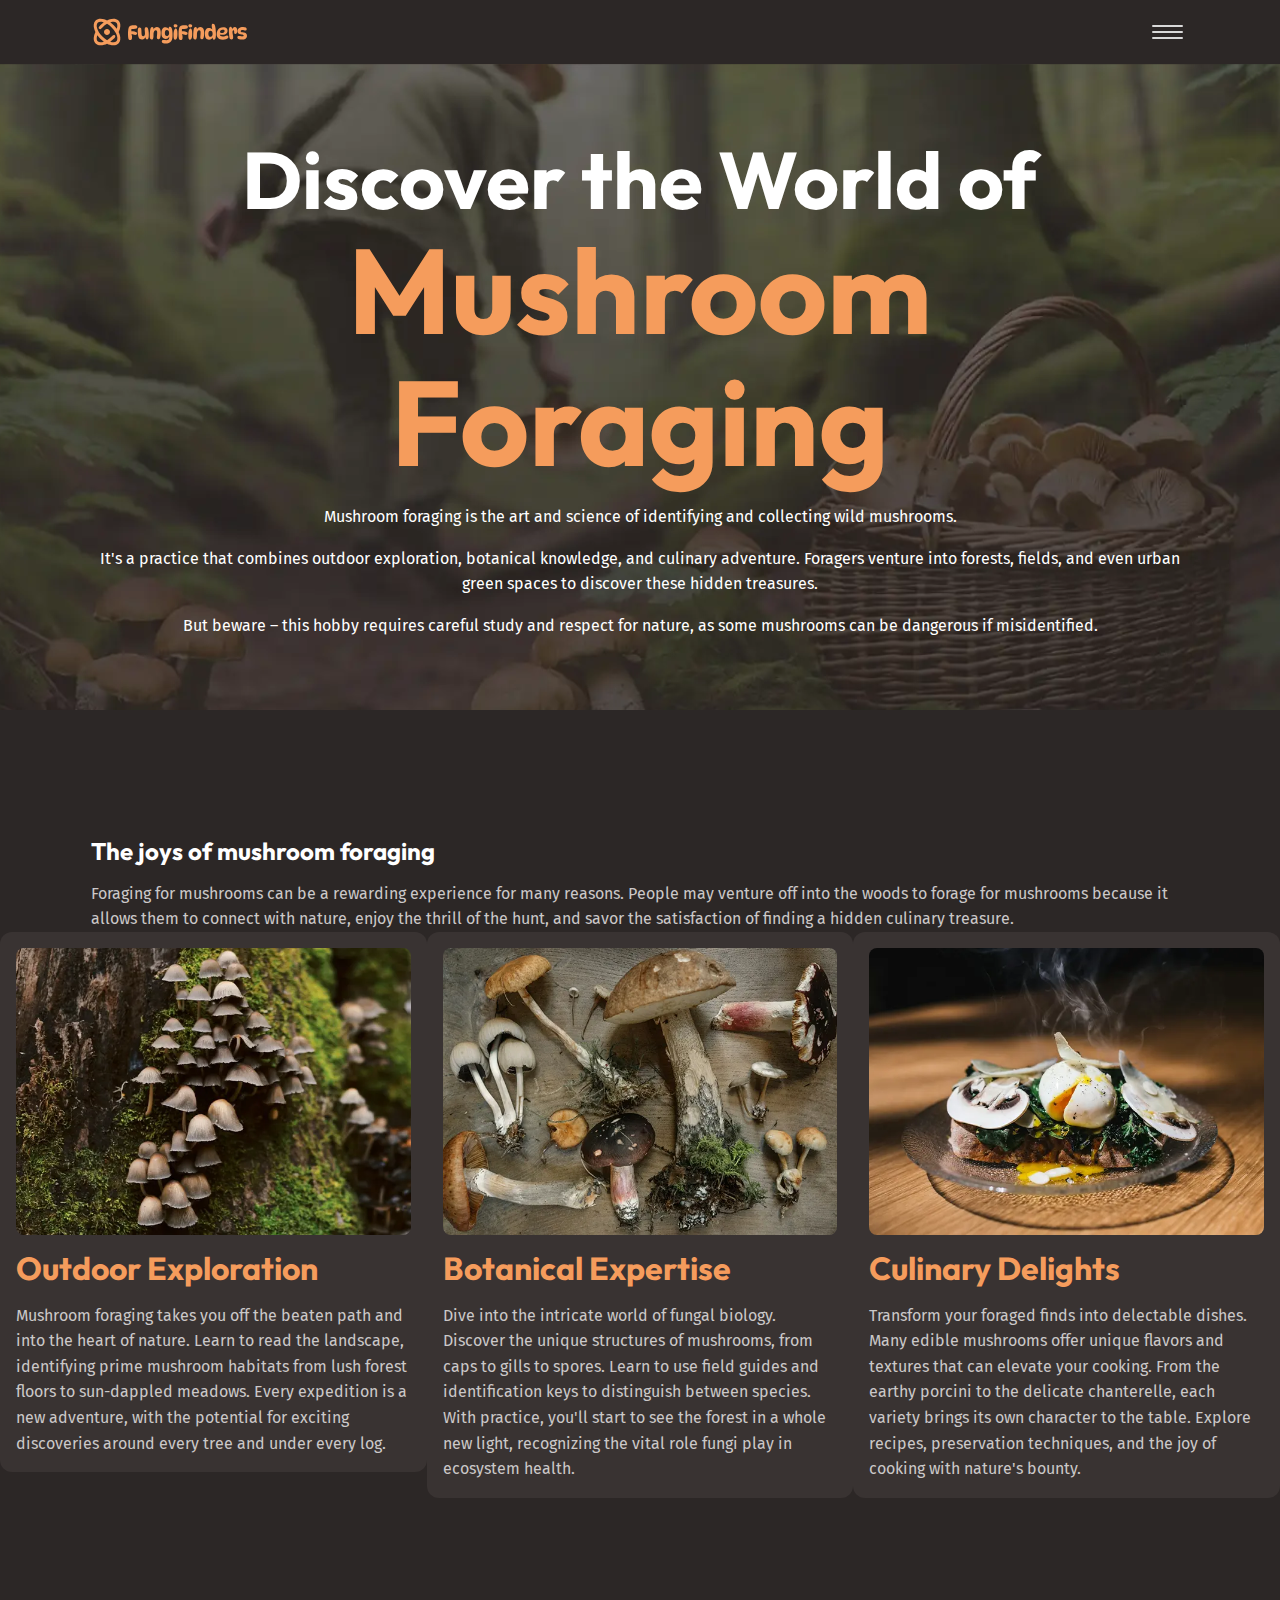
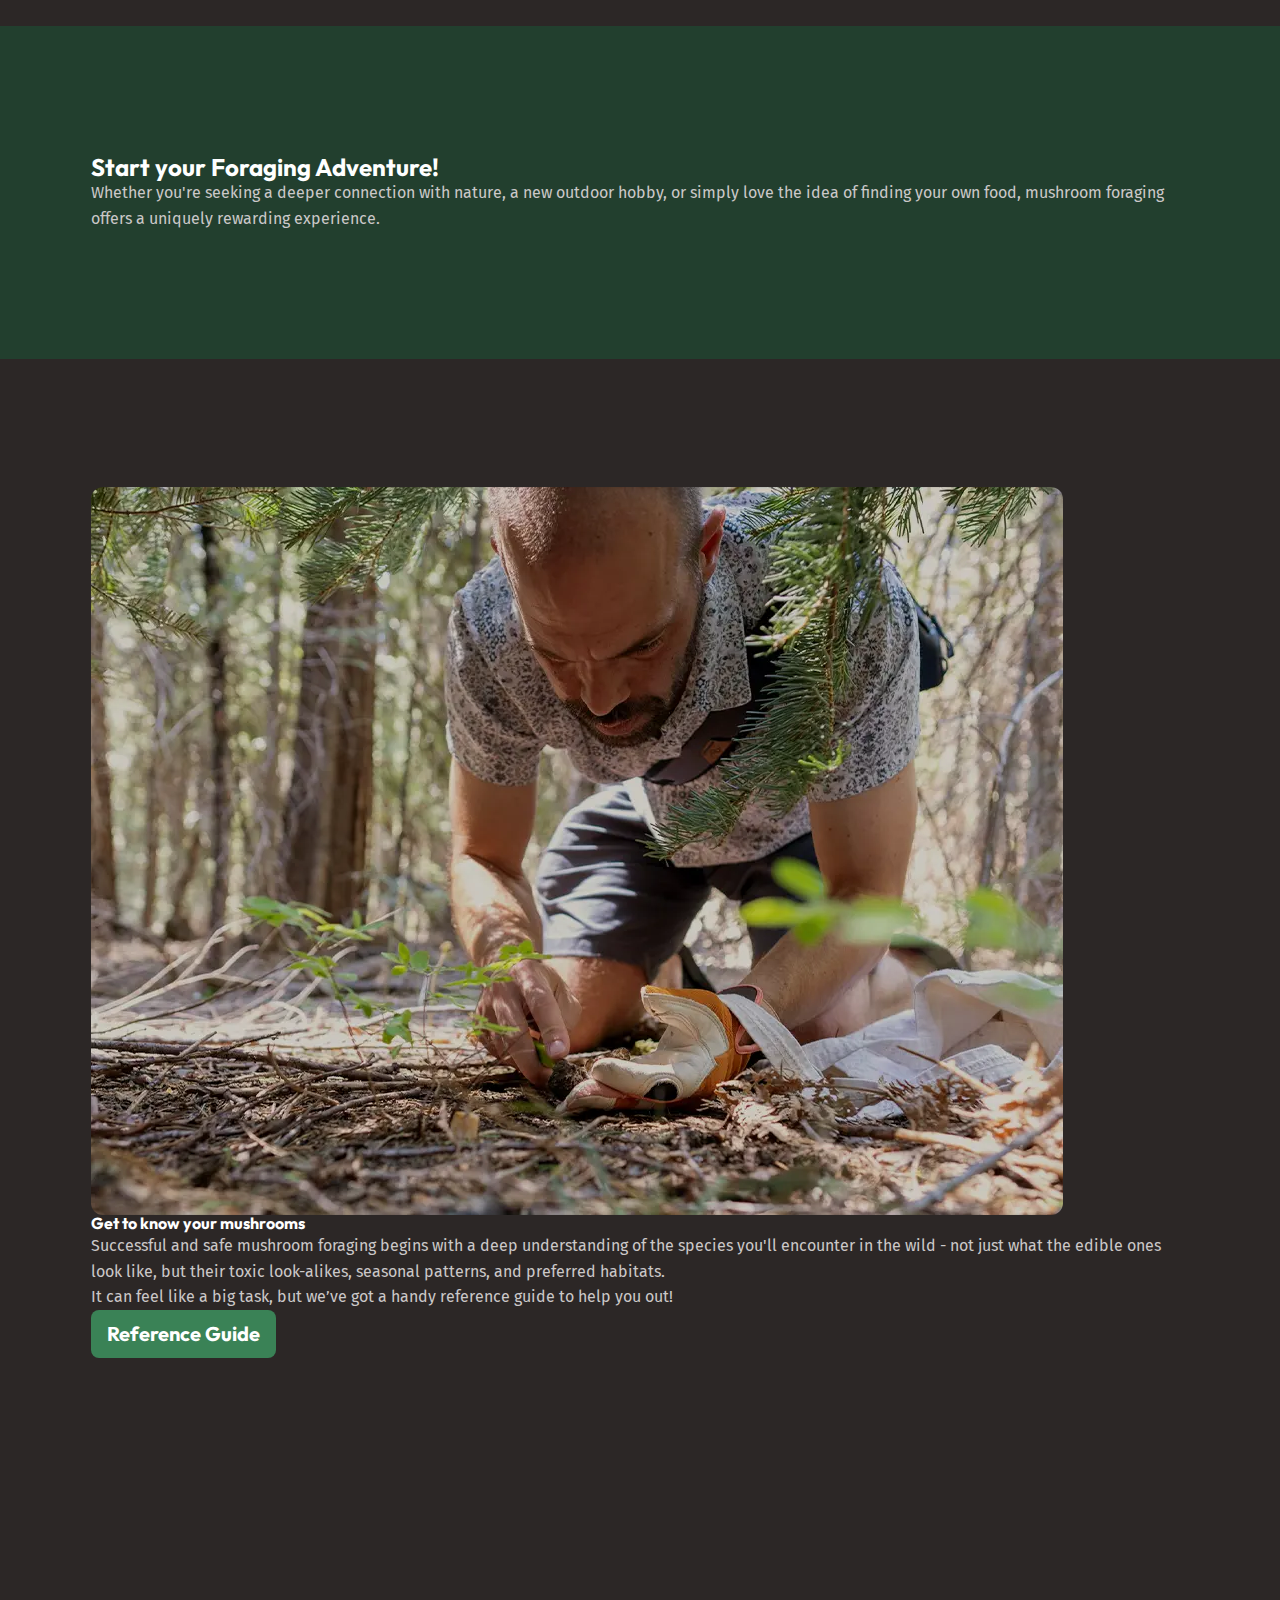
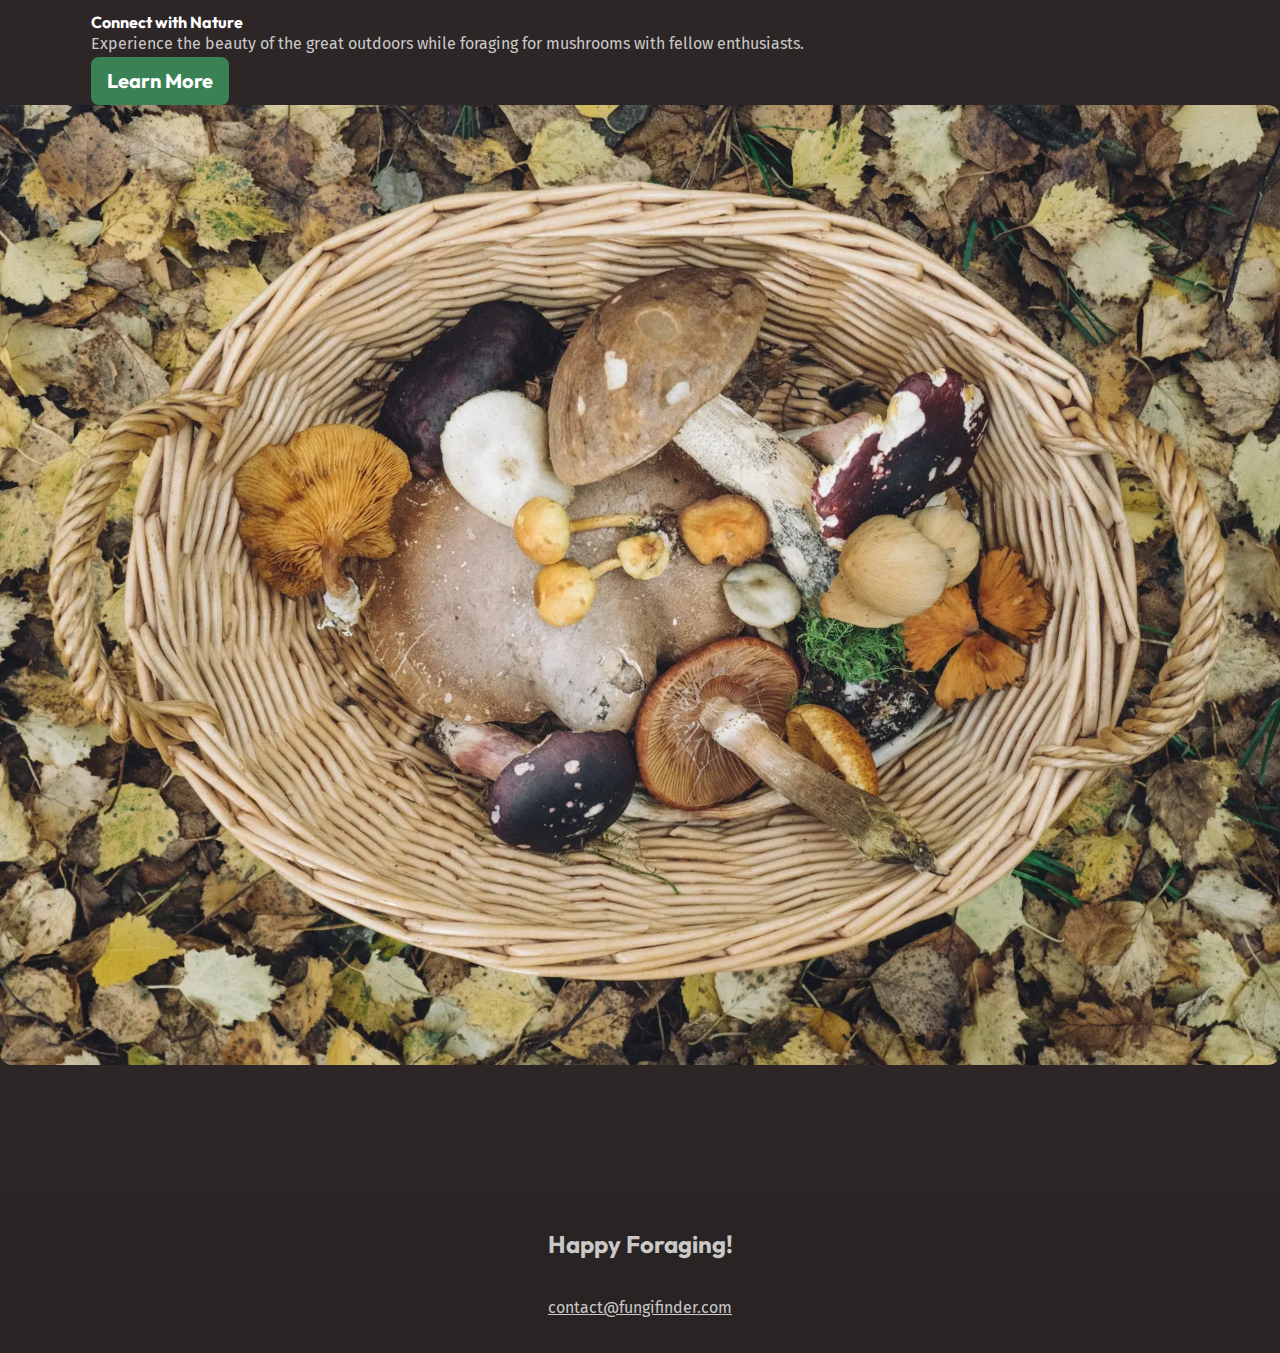
==== commit 17e5ead0: "hamburger menu" ====
--- a/index.html
+++ b/index.html
@@ -11,6 +11,7 @@
       href="https://fonts.googleapis.com/css2?family=Fira+Sans:wght@400;700&family=Outfit:wght@100..900&display=swap"
       rel="stylesheet"
     />
+    <script src="main.js" defer></script>
   </head>
 
   <body>
--- a/styles.css
+++ b/styles.css
@@ -223,14 +223,6 @@
     }
   }
 
-  /* .flex-equal-columns {
-    display: flex;
-
-    > * {
-        flex: 1;
-    }
-  } */
-
   .section {
     --padding: 3.75rem;
     padding-block: var(3.75rem);
@@ -269,28 +261,71 @@
     justify-content: space-between;
   }
 
+  [aria-controls="primary-nav"] {
+    z-index: 100;
+    cursor: pointer;
+    background: transparent;
+    border: 0;
+
+    img {
+      border-radius: 0;
+    }
+  }
+
+  [aria-controls="primary-nav"] {
+
+  }
+
   .primary-navigation {
     ul {
-      list-style: none;
-      margin: 0;
-      padding: 0;
       display: flex;
       flex-wrap: wrap;
-      gap: 2rem;
+      gap: 0.5rem 1rem;
     }
 
     a {
       text-decoration: none;
     }
+    @media (width > 760px) {
+      display: none;
+      position: absolute;
+      top: 0;
+      right: 0;
+      font-size: var(--font-size-lg);
+      font-weight: 700;
+      font-family: var(--ff-heading);
+      background-color: var(--background-accent-main);
+      padding: 2rem;
+      border-radius: 0 0 0 var(--border-radius-3);
+
+      ul {
+        gap: 0;
+        flex-direction: column;
+      }
+      li + li {
+        margin-block-start: 1.5rem;
+        padding-block-start: 1.5rem;
+        border-top: 2px solid var(--background-accent-light);
+      }
+    }
+  }
+  
+  @media (width < 760px) {
+    [aria-controls="primary-nav"] {
+        
+    }
+    [aria-expanded="true"] + .primary-navigation {
+        display: block;
+    }
   }
 }
 
 @layer components {
-  .site-header {
+  /* .site-header {
     padding-block: 1rem;
-  }
-
-  .side-header__inner {
+  } */
+
+  /* .side-header__inner {
     display: flex;
     gap: 0.5 rem 1rem;
     flex-wrap: wrape;
@@ -302,7 +337,7 @@
       flex-wrap: wrap;
       gap: 0.5 rem 1rem;
     }
-  }
+  } */
 
   .site-footer {
     text-align: center;
